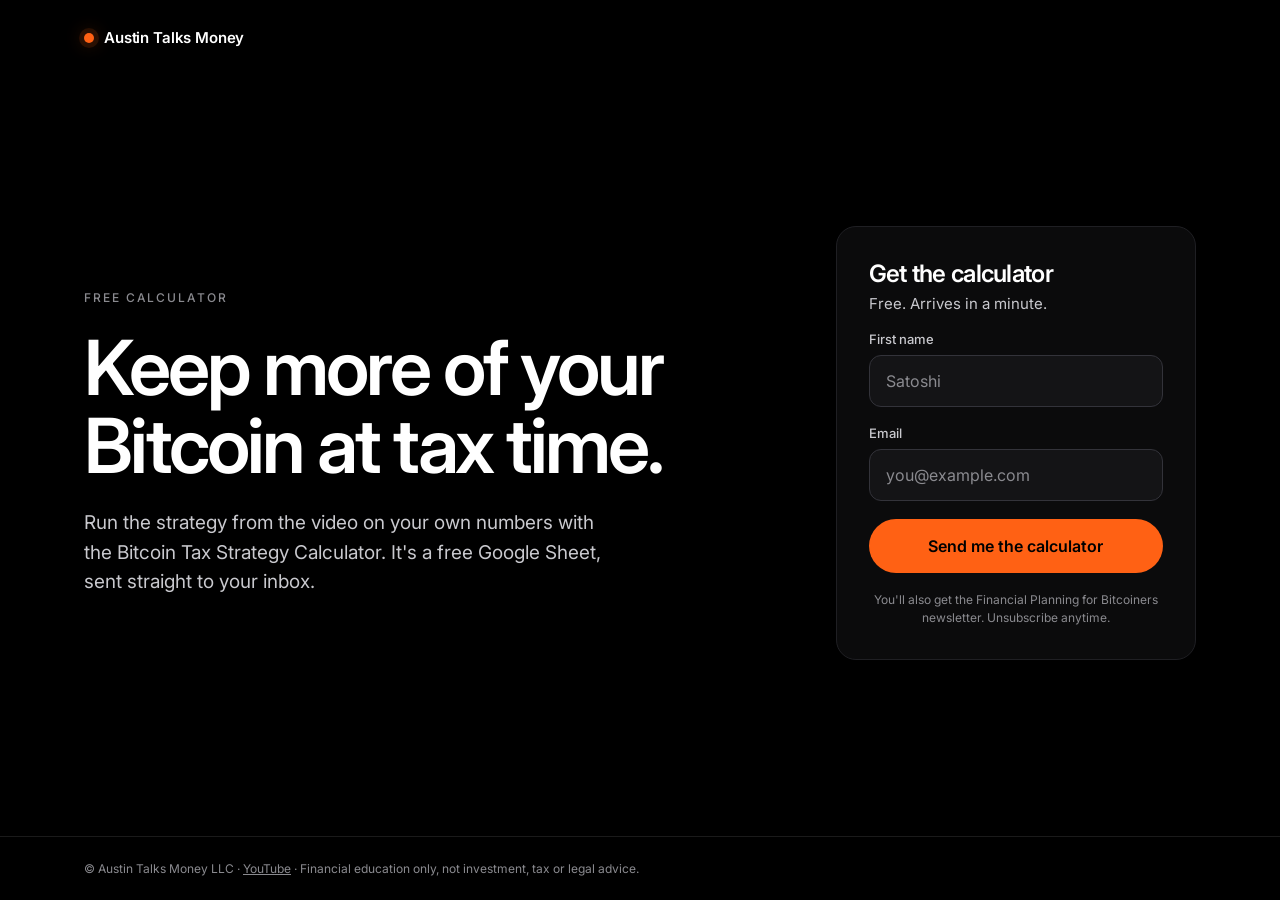
==== bitcoin-tax-strategy-calculator/index.html @ 61c94da9 "Austin Talks Money signup pages: Academy waitlist, newsletter, retirement and tax calculators Forms " ====
<!doctype html>
<html lang="en">
<head>
<meta charset="utf-8">
<meta name="viewport" content="width=device-width, initial-scale=1">
<title>Free Bitcoin Tax Strategy Calculator · Austin Talks Money</title>
<meta name="description" content="Keep more of your Bitcoin at tax time. Run the strategy from the video on your own numbers.">
<meta property="og:title" content="Keep more of your Bitcoin at tax time.">
<meta property="og:description" content="Run the strategy from the video on your own numbers with the free Bitcoin Tax Strategy Calculator.">
<meta property="og:url" content="https://www.austintalksmoney.com/bitcoin-tax-strategy-calculator">
<meta property="og:type" content="website">
<meta name="theme-color" content="#000000">
<link rel="icon" href="/assets/favicon.svg" type="image/svg+xml">
<link rel="preconnect" href="https://fonts.googleapis.com">
<link rel="preconnect" href="https://fonts.gstatic.com" crossorigin>
<link href="https://fonts.googleapis.com/css2?family=Inter:wght@400;500;600&display=swap" rel="stylesheet">
<link rel="stylesheet" href="/assets/site.css">
</head>
<body>
<div class="page">
  <header class="top"><a href="/newsletter"><span class="mark" aria-hidden="true"></span>Austin Talks Money</a></header>
  <main class="hero">
    <div class="copy">
      <span class="eyebrow">FREE CALCULATOR</span>
      <h1>Keep more of your Bitcoin at tax time.</h1>
      <p class="lede">Run the strategy from the video on your own numbers with the Bitcoin Tax Strategy Calculator. It's a free Google Sheet, sent straight to your inbox.</p>
    </div>
    <form class="card" data-kit action="https://app.kit.com/forms/9074084/subscriptions" method="post">
      <h2>Get the calculator</h2>
      <p class="sub">Free. Arrives in a minute.</p>
      <label>First name<input type="text" name="fields[first_name]" autocomplete="given-name" placeholder="Satoshi"></label>
      <label>Email<input type="email" name="email_address" autocomplete="email" placeholder="you@example.com" required></label>
      <button type="submit">Send me the calculator</button>
      <p class="note">You'll also get the Financial Planning for Bitcoiners newsletter. Unsubscribe anytime.</p>
      <div class="done" role="status"><h2>Check your inbox.</h2><p>Your calculator is on its way. If you don't see it in a few minutes, check Promotions or Spam.</p></div>
    </form>
  </main>
  <footer class="foot"><p>© Austin Talks Money LLC · <a href="https://www.youtube.com/@AustinTalksMoney">YouTube</a> · Financial education only, not investment, tax or legal advice.</p></footer>
</div>
<script src="/assets/signup.js"></script>
</body>
</html>
---- assets/site.css ----
:root{--bg:#000;--panel:#0B0B0C;--field:#141416;--line:#1F1F23;--line2:#33333A;--ink:#FFFFFF;--muted:#C9C9CE;--faint:#8A8A8F;--accent:#FF6114;--accent-ink:#000}
*{box-sizing:border-box}
html,body{margin:0;background:var(--bg);color:var(--ink);font-family:Inter,system-ui,-apple-system,"Segoe UI",sans-serif;-webkit-font-smoothing:antialiased}
a{color:var(--accent)}a:hover{color:#FF8A4C}
.page{min-height:100vh;display:flex;flex-direction:column}
.top,.foot p{max-width:1160px;width:100%;margin:0 auto;padding:28px 24px}
.top{display:flex;align-items:center;gap:10px;font-size:15px;font-weight:600;letter-spacing:-.01em}
.top a{color:var(--ink);text-decoration:none;display:flex;align-items:center;gap:10px}
.wm{font-weight:600;font-size:21px;letter-spacing:-.02em;color:var(--ink)}.wm b{color:var(--accent);font-weight:600}.wm span{color:var(--faint);font-weight:500}
.mark{width:10px;height:10px;border-radius:50%;background:var(--accent);box-shadow:0 0 0 5px rgba(255,97,20,.12),0 0 18px rgba(255,97,20,.45)}
.hero{flex:1 1 auto;max-width:1160px;width:100%;margin:0 auto;padding:48px 24px 72px;display:flex;flex-wrap:wrap;align-items:center;gap:56px 72px}
.copy{flex:999 1 460px;min-width:0;display:flex;flex-direction:column;gap:24px}
.eyebrow{font-size:12px;font-weight:500;letter-spacing:.16em;text-transform:uppercase;color:var(--faint)}
h1{font-family:Inter,sans-serif;font-weight:600;letter-spacing:-.04em;text-wrap:balance;line-height:1.02;font-size:clamp(44px,6vw,76px);margin:0}
.lede{margin:0;max-width:540px;font-size:19px;line-height:1.55;color:var(--muted)}
.chips{display:flex;flex-wrap:wrap;gap:8px;padding-top:4px}
.chips span{font-size:13px;color:var(--muted);border:1px solid var(--line2);border-radius:999px;padding:7px 14px}
.points{flex:1 1 100%;display:flex;flex-wrap:wrap;gap:24px 40px;padding-top:28px;border-top:1px solid var(--line)}
.points div{flex:1 1 200px;min-width:0;display:flex;flex-direction:column;gap:6px}
.points b{font-size:13px;font-weight:600;color:var(--accent)}
.points strong{font-size:16px;font-weight:600}
.points span{font-size:14px;line-height:1.5;color:var(--muted)}
form.card{flex:1 1 360px;max-width:440px;min-width:0;background:var(--panel);border:1px solid var(--line);border-radius:20px;padding:32px;display:flex;flex-direction:column;gap:18px}
.card h2{margin:0;font-family:Inter,sans-serif;font-size:24px;font-weight:600;letter-spacing:-.03em}
.card .sub{margin:-12px 0 0;font-size:15px;color:var(--muted)}
.card label{display:flex;flex-direction:column;gap:8px;font-size:13px;font-weight:500;color:var(--muted)}
.card label em{font-style:normal;color:var(--faint);font-weight:400}
.card input{height:52px;background:var(--field);border:1px solid var(--line2);border-radius:12px;padding:0 16px;font:400 16px Inter,system-ui,sans-serif;color:var(--ink);outline:none;width:100%}
.card input::placeholder{color:var(--faint)}
.card input:focus{border-color:var(--accent)}
.card button{height:54px;border:0;border-radius:999px;background:var(--accent);color:var(--accent-ink);font:600 16px Inter,system-ui,sans-serif;cursor:pointer;transition:filter .15s}
.card button:hover{filter:brightness(1.06)}
.card button:focus-visible{outline:2px solid #FFF;outline-offset:3px}
.card button[disabled]{opacity:.6;cursor:default}
.note{margin:0;font-size:12px;line-height:1.5;color:var(--faint);text-align:center}
.err{margin:0;font-size:14px;color:#FF8A4C;text-align:center}
.done{display:none;flex-direction:column;gap:10px;text-align:center;padding:12px 0}
.done h2{font-size:26px}
.done p{margin:0;font-size:16px;line-height:1.5;color:var(--muted)}
form.card.ok>*:not(.done){display:none}
form.card.ok .done{display:flex}
.foot{border-top:1px solid #1A1A1A}
.foot p{padding:22px 24px;font-size:12px;line-height:1.6;color:var(--faint)}
.foot a{color:var(--faint)}
.sr{position:absolute;width:1px;height:1px;overflow:hidden;clip:rect(0 0 0 0)}
@media (max-width:760px){.hero{padding-top:24px;gap:40px}.copy{gap:18px}form.card{padding:24px}}
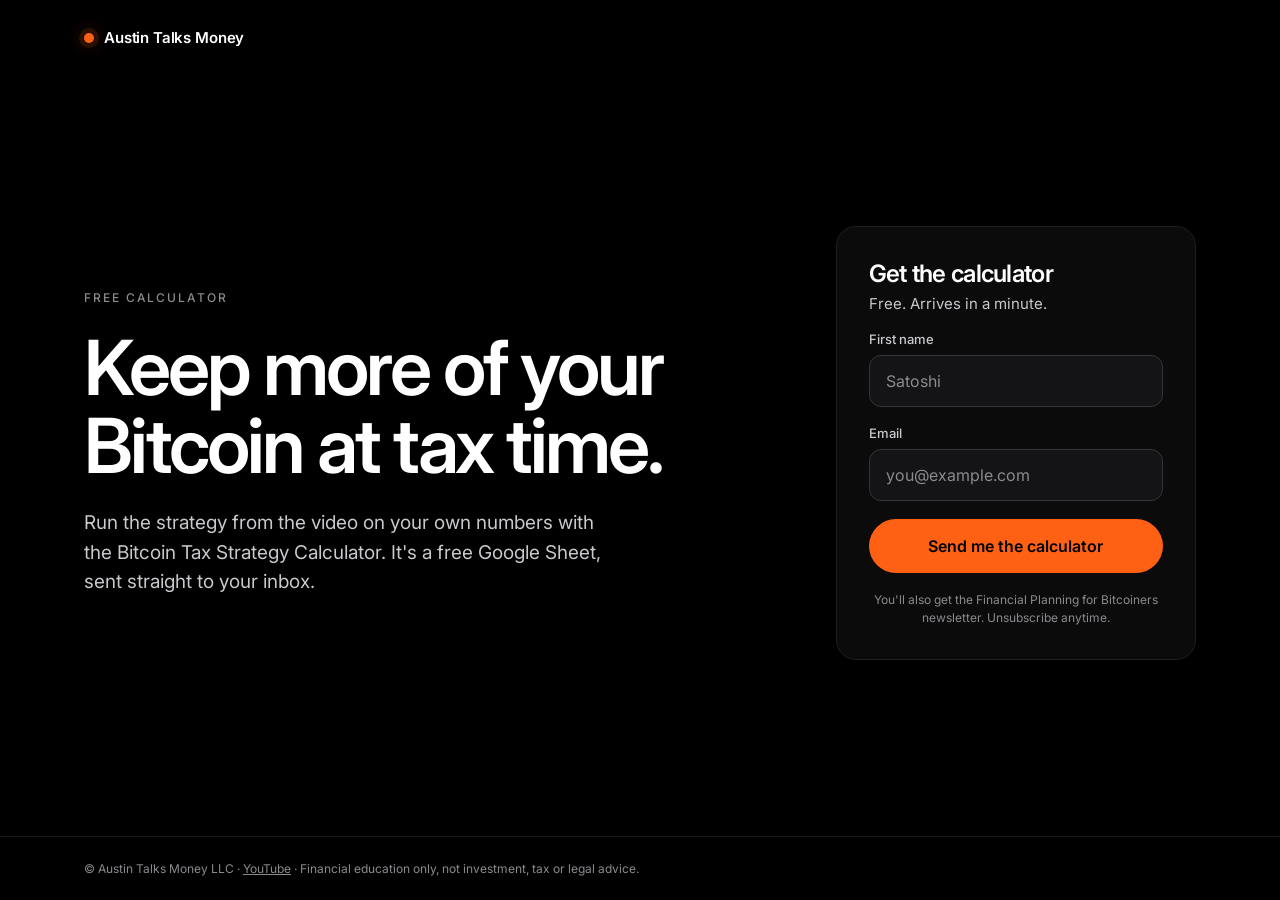
==== commit ddb3cb3c: "Reduce Motion: blur focus-in (no movement) instead of a plain fade; version the CSS/JS URLs Co-Autho" ====
--- a/bitcoin-tax-strategy-calculator/index.html
+++ b/bitcoin-tax-strategy-calculator/index.html
@@ -9,12 +9,17 @@
 <meta property="og:description" content="Run the strategy from the video on your own numbers with the free Bitcoin Tax Strategy Calculator.">
 <meta property="og:url" content="https://www.austintalksmoney.com/bitcoin-tax-strategy-calculator">
 <meta property="og:type" content="website">
+<meta property="og:image" content="https://www.austintalksmoney.com/assets/og-tax.png">
+<meta property="og:image:width" content="1200">
+<meta property="og:image:height" content="630">
+<meta name="twitter:card" content="summary_large_image">
 <meta name="theme-color" content="#000000">
+<link rel="apple-touch-icon" href="/assets/apple-touch-icon.png">
 <link rel="icon" href="/assets/favicon.svg" type="image/svg+xml">
 <link rel="preconnect" href="https://fonts.googleapis.com">
 <link rel="preconnect" href="https://fonts.gstatic.com" crossorigin>
 <link href="https://fonts.googleapis.com/css2?family=Inter:wght@400;500;600&display=swap" rel="stylesheet">
-<link rel="stylesheet" href="/assets/site.css">
+<link rel="stylesheet" href="/assets/site.css?v=3">
 </head>
 <body>
 <div class="page">
@@ -37,6 +42,6 @@
   </main>
   <footer class="foot"><p>© Austin Talks Money LLC · <a href="https://www.youtube.com/@AustinTalksMoney">YouTube</a> · Financial education only, not investment, tax or legal advice.</p></footer>
 </div>
-<script src="/assets/signup.js"></script>
+<script src="/assets/signup.js?v=3"></script>
 </body>
 </html>
--- a/assets/site.css
+++ b/assets/site.css
@@ -43,4 +43,28 @@
 .foot p{padding:22px 24px;font-size:12px;line-height:1.6;color:var(--faint)}
 .foot a{color:var(--faint)}
 .sr{position:absolute;width:1px;height:1px;overflow:hidden;clip:rect(0 0 0 0)}
-@media (max-width:760px){.hero{padding-top:24px;gap:40px}.copy{gap:18px}form.card{padding:24px}}
+@media (max-width:760px){.top{padding-block:18px}.hero{padding-top:6px;padding-bottom:40px;gap:24px}.copy{gap:14px}h1{font-size:clamp(32px,9.4vw,40px);line-height:1.04}.lede{font-size:17px;line-height:1.5}.chips{display:none}form.card{padding:20px;gap:14px;border-radius:18px}.card>h2{display:none}.card .sub{margin:0}.card input{height:48px}.points{padding-top:20px}}
+/* Page load: one quiet focus-pull, staggered, done in ~0.8s. Nothing moves at rest. */
+@keyframes rise{from{opacity:.001;transform:translateY(8px);filter:blur(5px)}to{opacity:1;transform:none;filter:blur(0)}}
+@keyframes glow{0%{box-shadow:0 0 0 0 rgba(255,97,20,0),0 0 0 rgba(255,97,20,0)}60%{box-shadow:0 0 0 7px rgba(255,97,20,.18),0 0 26px rgba(255,97,20,.6)}100%{box-shadow:0 0 0 5px rgba(255,97,20,.12),0 0 18px rgba(255,97,20,.45)}}
+@media (prefers-reduced-motion:no-preference){
+.top{animation:rise .6s cubic-bezier(.2,.8,.2,1) both}
+.mark{animation:glow 1.2s cubic-bezier(.2,.8,.2,1) .2s both}
+.copy>*{animation:rise .6s cubic-bezier(.2,.8,.2,1) both}
+.copy>:nth-child(2){animation-delay:.04s}.copy>:nth-child(3){animation-delay:.1s}.copy>:nth-child(4){animation-delay:.16s}
+form.card{animation:rise .7s cubic-bezier(.2,.8,.2,1) .12s both}
+.points{animation:rise .7s cubic-bezier(.2,.8,.2,1) .22s both}
+.card button{transition:filter .15s,transform .12s}
+.card button:active{transform:scale(.98)}
+form.card.ok .done{animation:rise .5s cubic-bezier(.2,.8,.2,1) both}
+}
+/* Reduce Motion: the same focus-in without any movement (opacity and blur only), staggered. */
+@keyframes focusin{from{opacity:.001;filter:blur(8px)}to{opacity:1;filter:blur(0)}}
+@media (prefers-reduced-motion:reduce){
+.top{animation:focusin .7s cubic-bezier(.2,.8,.2,1) both}
+.copy>*{animation:focusin .9s cubic-bezier(.2,.8,.2,1) both}
+.copy>:nth-child(2){animation-delay:.08s}.copy>:nth-child(3){animation-delay:.18s}.copy>:nth-child(4){animation-delay:.28s}
+form.card{animation:focusin 1s cubic-bezier(.2,.8,.2,1) .2s both}
+.points{animation:focusin 1s cubic-bezier(.2,.8,.2,1) .34s both}
+form.card.ok .done{animation:focusin .5s ease-out both}
+}
